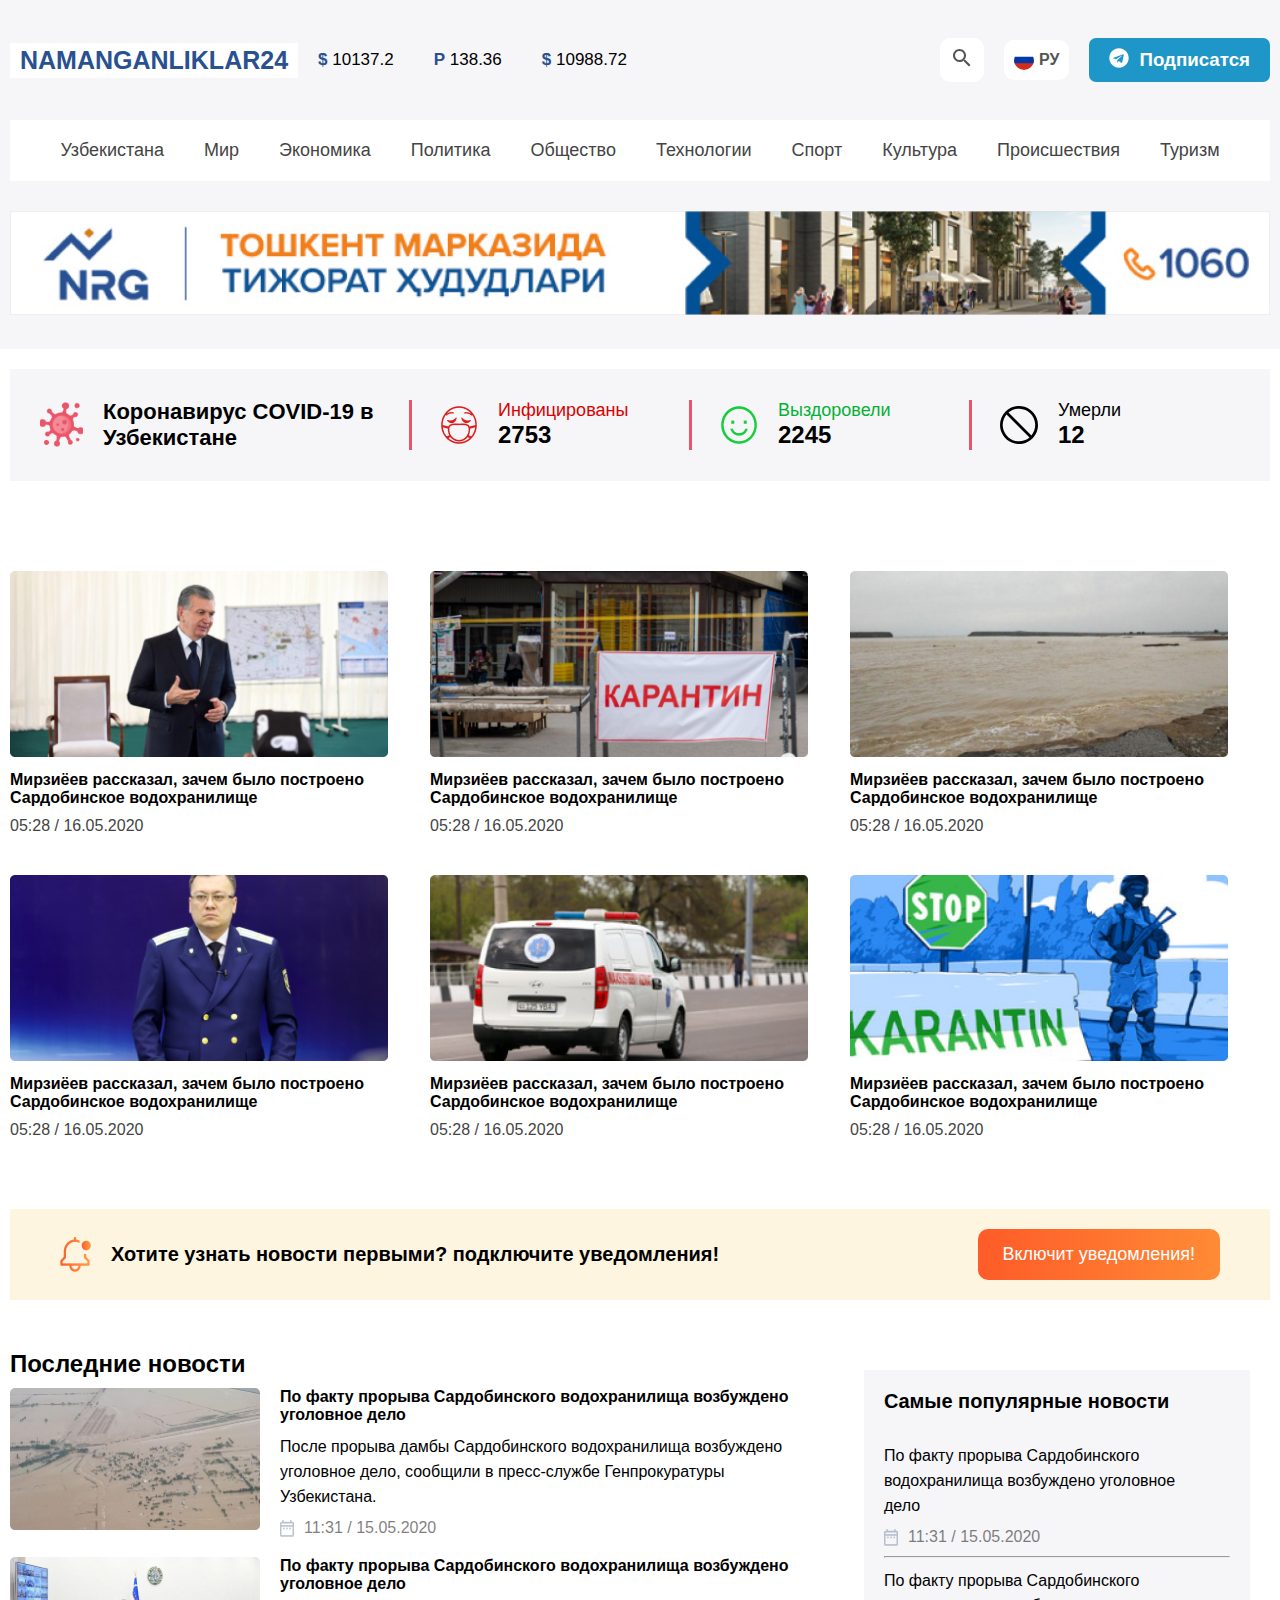
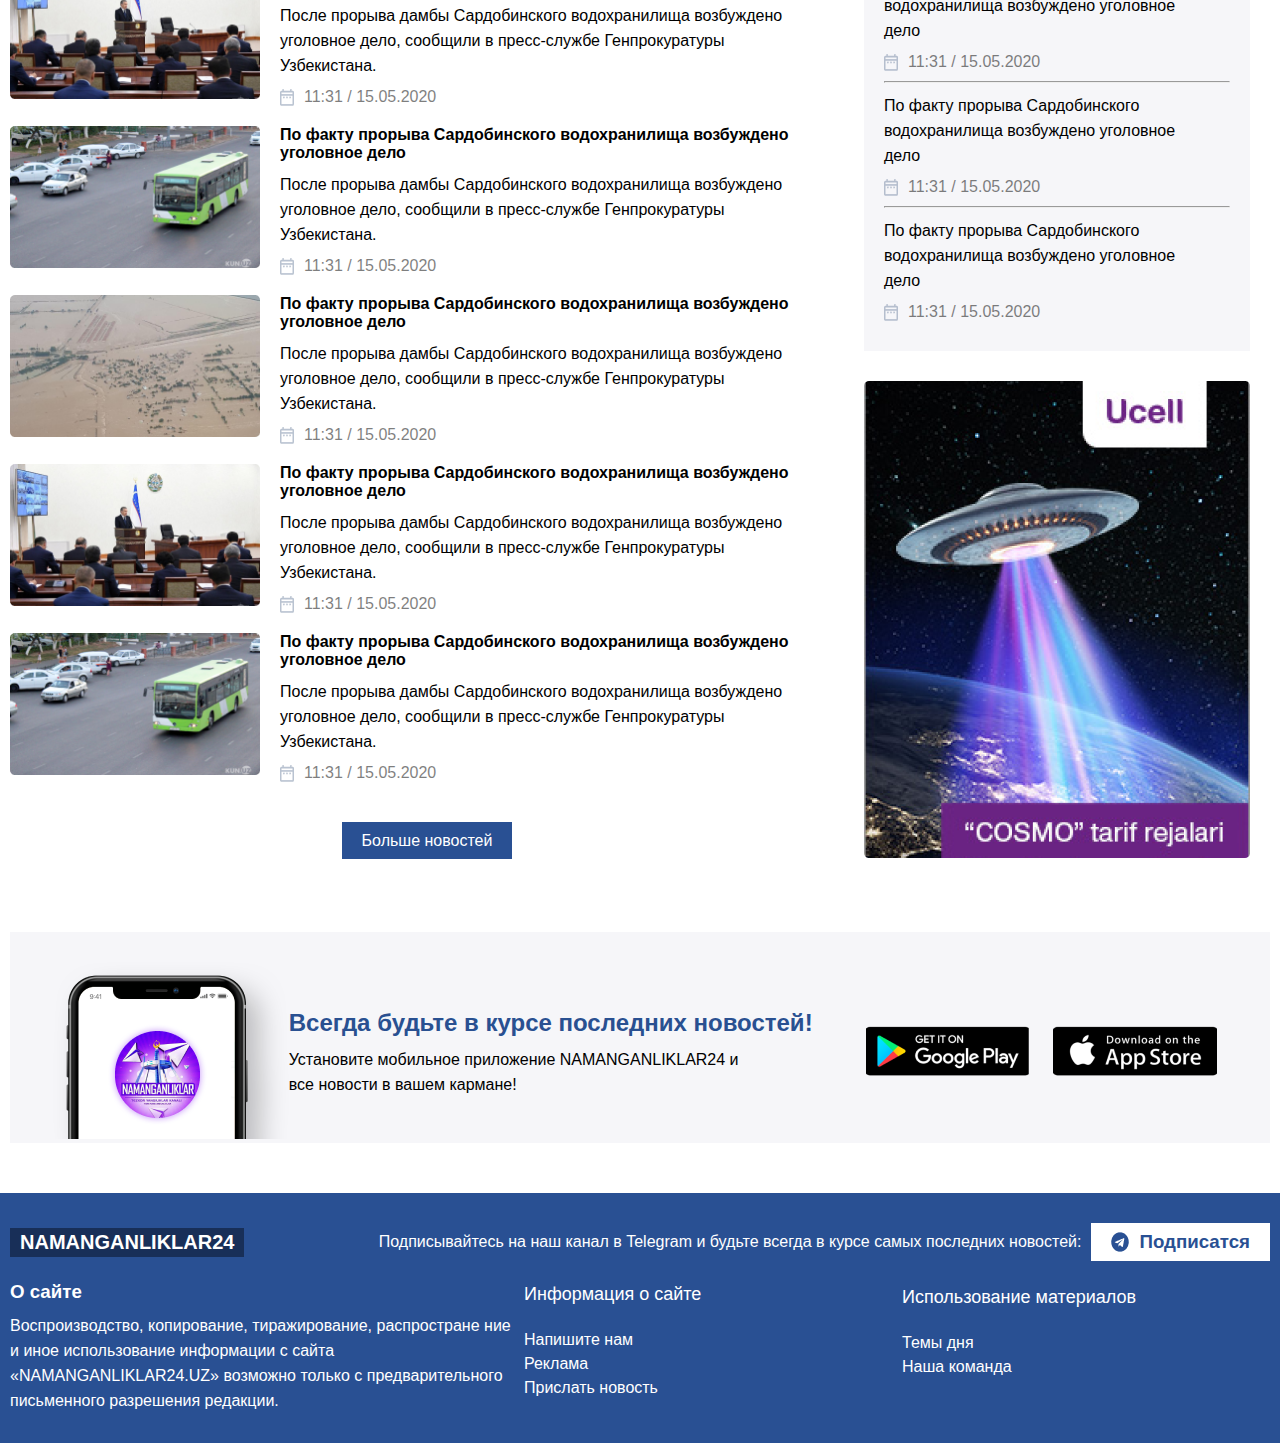
==== index.html @ baefed1f "Namanganliklarni 4ta sahifasi tayyor endigi ish responsive qilish" ====
<!DOCTYPE html>
<html lang="en">
<head>
    <meta charset="UTF-8">
    <meta http-equiv="X-UA-Compatible" content="IE=edge">
    <meta name="viewport" content="width=device-width, initial-scale=1.0">
    <title>Namanganliklar 24</title>
    <link rel="stylesheet" href="css/style.css">
</head>
<body>
    <nav>
        <div class="navbar container">
            <div class="navbar__top">
                <div class="nav-left">
                    <div class="logo">
                        <h1>Namanganliklar24</h1>
                    </div>
                    <ul class="nav-list">
                        <li class="nav-item">
                            <span>$</span> 10137.2
                        </li>
    
                        <li class="nav-item">
                            <span>P</span> 138.36
                        </li>
    
                        <li class="nav-item">
                            <span>$</span> 10988.72
                        </li>
                    </ul>
                </div>
                <div class="nav-right">
                    <div class="search">
                        <img src="img/mdi_magnify.svg" alt="">
                    </div>
                    <div class="lan">
                        <img src="img/cif_ru.svg" alt="lan-icon">
                        <h4>РУ</h4>
                    </div>
                    <div class="follow-me">
                        <a href="">
                            <div class="tg-icon">
                                <img src="img/cib_telegram.svg" alt="Telegram-icon">
                            </div>
                            <div class="tg-text">
                                <h3>Подписатся</h3>
                            </div>
                        </a>
                    </div>
                </div>
            </div>

            <div class="navbar-lists">
                <ul class="nav-list">
                    <li class="nav-item">
                        <a href="" class="nav-link">
                            Узбекистана
                        </a>
                    </li>

                    <li class="nav-item">
                        <a href="" class="nav-link">
                            Мир
                        </a>
                    </li>

                    <li class="nav-item">
                        <a href="" class="nav-link">
                            Экономика
                        </a>
                    </li>

                    <li class="nav-item">
                        <a href="" class="nav-link">
                            Политика
                        </a>
                    </li>

                    <li class="nav-item">
                        <a href="" class="nav-link">
                            Общество
                        </a>
                    </li>

                    <li class="nav-item">
                        <a href="" class="nav-link">
                            Технологии
                        </a>
                    </li>

                    <li class="nav-item">
                        <a href="" class="nav-link">
                            Спорт
                        </a>
                    </li>


                    <li class="nav-item">
                        <a href="" class="nav-link">
                            Культура
                        </a>
                    </li>


                    <li class="nav-item">
                        <a href="" class="nav-link">
                            Происшествия
                        </a>
                    </li>


                    <li class="nav-item">
                        <a href="" class="nav-link">
                            Туризм
                        </a>
                    </li>
                </ul>
            </div>

            <div class="ads-baner">
                <img src="img/ads.jpg" alt="">
            </div>
        </div>
    </nav>


    <main>
        <section class="covid-statistics container">
            <div class="covid-st">
                <div class="covid-st__title">
                    <img src="img/corona-icon.svg" alt="covid icon">
                    <h2>Коронавирус COVID-19
                        в Узбекистане</h2>
                </div>

                <div class="line">

                </div>

                <div class="covid-infitsirovany">
                    <img src="img/ill-icon.png" alt="icon-Infitsirovany">
                    <h3>Инфицированы <br><span>2753</span></h3>
                </div>

                <div class="line">

                </div>

                <div class="covid-vyzdoroveli">
                    <img src="img/smile.icon.png" alt="icon-Vyzdoroveli">
                    <h3>Выздоровели <br><span>2245</span></h3>
                </div>

                <div class="line">

                </div>

                <div class="covid-died">
                    <img src="img/dead-icon.svg" alt="icon-Died">
                    <h3>Умерли <br><span>12</span></h3>
                </div>
            </div>
        </section>


        <section class="top-news">
            <div class="top-news__section container">
                <div class="top-news__items">
                    <div class="top-news__item">
                        <a href="" class="news-link">
                            <img src="img/president.png" alt="" class="news-img">
                           <p> Мирзиёев рассказал, зачем было построено 
                            Сардобинское водохранилище</p>
                            <span>05:28 / 16.05.2020</span>
                         </a>
                    </div>
                    <div class="top-news__item">
                        <a href="" class="news-link">
                            <img src="img/carantin-stop.png" alt="" class="news-img">
                               <p> Мирзиёев рассказал, зачем было построено 
                                Сардобинское водохранилище</p>
                            <span>05:28 / 16.05.2020</span>
                         </a>    
                    </div>
                    <div class="top-news__item">
                        <a href="" class="news-link">
                            <img src="img/sea.png" alt="" class="news-img">
                            <p> Мирзиёев рассказал, зачем было построено 
                                Сардобинское водохранилище</p>
                            <span>05:28 / 16.05.2020</span>
                       </a>
                    </div>
                </div>

                <div class="top-news__items">
                    <div class="top-news__item">
                        <a href="" class="news-link">
                            <img src="img/angry-man.png" alt="" class="news-img">
                             <p>Мирзиёев рассказал, зачем было построено 
                                Сардобинское водохранилище</p>
                            <span>05:28 / 16.05.2020</span>
                         </a>
                    </div>
                    <div class="top-news__item">
                        <a href="" class="news-link">
                            <img src="img/hospital-car.png" alt="" class="news-img">
                           <p>Мирзиёев рассказал, зачем было построено 
                            Сардобинское водохранилище</p> 
                            <span>05:28 / 16.05.2020</span>
                        </a>
                    </div>
                    <div class="top-news__item">
                        <a href="" class="news-link">
                            <img src="img/soldier.png" alt="" class="news-img">
                            <p>Мирзиёев рассказал, зачем было построено 
                                Сардобинское водохранилище</p>
                            <span>05:28 / 16.05.2020</span>
                        </a>
                    </div>
                </div>
            </div>
        </section>
        

        <section class="contents container">
            <div class="content-items">
                <div class="content-item">
                    <img src="img/carbon_notification-new.png" alt="kalakolchik">
                    <p>Хотите узнать новости первыми? подключите уведомления!
                    </p>
                </div>
                <div class="content-item">
                    <a href="" class="button">
                        Включит  уведомления!
                    </a>
                </div>
            </div>
        </section>

        <section class="news-boxs">
            <div class="news-boxs-section container">
                <div class="news-box">
                    <div class="news-title">
                        <h2>Последние новости</h2>
                    </div>
                    <div class="news-box__item">
                        <div class="news-box__item__img">
                            <img src="img/sardoba.png" alt="">
                        </div>
                        <div class="new-box__item__text">
                            <a href="">По факту прорыва Сардобинского водохранилища 
                                возбуждено уголовное дело</a>
                            <p>
                                После прорыва дамбы Сардобинского водохранилища возбуждено уголовное дело, сообщили в пресс-службе Генпрокуратуры Узбекистана.
                            </p>
                            <div class="news-date">
                                <img src="img/Vector.png" alt="">
                                <span>11:31 / 15.05.2020</span>
                            </div>
                        </div>
                    </div>

                    <div class="news-box__item">
                        <div class="news-box__item__img">
                            <img src="img/president-standing.png" alt="">
                        </div>
                        <div class="new-box__item__text">
                            <a href="">По факту прорыва Сардобинского водохранилища 
                                возбуждено уголовное дело</a>
                            <p>
                                После прорыва дамбы Сардобинского водохранилища возбуждено уголовное дело, сообщили в пресс-службе Генпрокуратуры Узбекистана.
                            </p>
                            <div class="news-date">
                                <img src="img/Vector.png" alt="">
                                <span>11:31 / 15.05.2020</span>
                            </div>
                        </div>
                    </div>

                    <div class="news-box__item">
                        <div class="news-box__item__img">
                            <img src="img/bus.png" alt="">
                        </div>
                        <div class="new-box__item__text">
                            <a href="">По факту прорыва Сардобинского водохранилища 
                                возбуждено уголовное дело</a>
                            <p>
                                После прорыва дамбы Сардобинского водохранилища возбуждено уголовное дело, сообщили в пресс-службе Генпрокуратуры Узбекистана.
                            </p>
                            <div class="news-date">
                                <img src="img/Vector.png" alt="">
                                <span>11:31 / 15.05.2020</span>
                            </div>
                        </div>
                    </div>

                    <div class="news-box__item">
                        <div class="news-box__item__img">
                            <img src="img/sardoba.png" alt="">
                        </div>
                        <div class="new-box__item__text">
                            <a href="">По факту прорыва Сардобинского водохранилища 
                                возбуждено уголовное дело</a>
                            <p>
                                После прорыва дамбы Сардобинского водохранилища возбуждено уголовное дело, сообщили в пресс-службе Генпрокуратуры Узбекистана.
                            </p>
                            <div class="news-date">
                                <img src="img/Vector.png" alt="">
                                <span>11:31 / 15.05.2020</span>
                            </div>
                        </div>
                    </div>

                    <div class="news-box__item">
                        <div class="news-box__item__img">
                            <img src="img/president-standing.png" alt="">
                        </div>
                        <div class="new-box__item__text">
                            <a href="">По факту прорыва Сардобинского водохранилища 
                                возбуждено уголовное дело</a>
                            <p>
                                После прорыва дамбы Сардобинского водохранилища возбуждено уголовное дело, сообщили в пресс-службе Генпрокуратуры Узбекистана.
                            </p>
                            <div class="news-date">
                                <img src="img/Vector.png" alt="">
                                <span>11:31 / 15.05.2020</span>
                            </div>
                        </div>
                    </div>

                    <div class="news-box__item">
                        <div class="news-box__item__img">
                            <img src="img/bus.png" alt="">
                        </div>
                        <div class="new-box__item__text">
                            <a href="">По факту прорыва Сардобинского водохранилища 
                                возбуждено уголовное дело</a>
                            <p>
                                После прорыва дамбы Сардобинского водохранилища возбуждено уголовное дело, сообщили в пресс-службе Генпрокуратуры Узбекистана.
                            </p>
                            <div class="news-date">
                                <img src="img/Vector.png" alt="">
                                <span>11:31 / 15.05.2020</span>
                            </div>
                        </div>
                    </div>
                    <div class="more-btn">
                        <a class="more-btn-link" href="">
                            Больше новостей
                        </a>
                    </div>
                </div>
                <div class="news-box__most-news">
                    <div class="new-box__most-news__section">
                        <h2>Cамые популярные новости</h2>
                        <div class="news_box__most-item">
                            <p>По факту прорыва Сардобинского водохранилища 
                                возбуждено уголовное дело</p>
                            <div class="news-date">
                                <img src="img/Vector.png" alt="">
                                <span>11:31 / 15.05.2020</span>
                            </div>
                        </div>
                        <hr>
                        <div class="news_box__most-item">
                            <p>По факту прорыва Сардобинского водохранилища 
                                возбуждено уголовное дело</p>
                            <div class="news-date">
                                <img src="img/Vector.png" alt="">
                                <span>11:31 / 15.05.2020</span>
                            </div>
                        </div>
                        <hr>
                        <div class="news_box__most-item">
                            <p>По факту прорыва Сардобинского водохранилища 
                                возбуждено уголовное дело</p>
                            <div class="news-date">
                                <img src="img/Vector.png" alt="">
                                <span>11:31 / 15.05.2020</span>
                            </div>
                        </div>
                        <hr>
                        <div class="news_box__most-item">
                            <p>По факту прорыва Сардобинского водохранилища 
                                возбуждено уголовное дело</p>
                            <div class="news-date">
                                <img src="img/Vector.png" alt="">
                                <span>11:31 / 15.05.2020</span>
                            </div>
                        </div>
                     </div>

                     <div class="ads-section">
                         <img src="img/ucell.png" alt="">
                     </div>
                </div>
            </div>
        </section>


        <section class="download-app container">
            <div class="download-app-section">
                <div class="phone-img">
                    <img src="img/telephone.png" alt="phone icon">
                </div>
                <div class="text-section">
                    <h2>Всегда будьте в курсе последних новостей!</h2>
                    <p>Установите мобильное приложение NAMANGANLIKLAR24
                        и все новости в вашем кармане!</p>
                </div>
                <div class="download-links">
                    <a href="" class="download-link">
                        <img src="img/googleplay 1.png" alt="google-icon">
                    </a>

                    <a href="" class="download-link">
                        <img src="img/appstore 1.png" alt="appstore-icon">
                    </a>
                </div>
            </div>
        </section>
    </main>


    <footer>
        <div class="footer-section">
            <div class="footer-top-section container">
                <div class="logo">
                    <h1>Namanganliklar24</h1>
                </div>
                <div class="my-tg">
                    <p>Подписывайтесь на наш канал в Telegram и будьте всегда в курсе самых последних новостей:</p>
                    <a href="" class="tg-link">
                        <img src="img/Vector (1).png" alt="telegram icon">
                        <h3>Подписатся</h3>
                    </a>
                </div>
            </div>

            <div class="footer-bottom-section container">
                
                <div class="footer-bottom-bio">
                    <h3>О сайте</h3>
                    <p>Воспроизводство, копирование, тиражирование, распростране ние и иное использование информации с сайта «NAMANGANLIKLAR24.UZ» возможно только с предварительного письменного разрешения редакции.</p>
                </div>
                <div class="footer-nav">
                    <ul class="footer-nav-list">
                        <li class="footer-nav-item">                                
                                <h3>Информация о сайте</h3>
                        </li>
    
                        <li class="footer-nav-item">
                            <a href="" class="footer-nav-link">
                                Напишите нам
                            </a>
                        </li>
    
                        <li class="footer-nav-item">
                            <a href="" class="footer-nav-link">
                                Реклама
                            </a>
                        </li>
    
                        <li class="footer-nav-item">
                            <a href="" class="footer-nav-link">
                                Прислать новость
                            </a>
                        </li>
                    </ul>
                </div>

               <div class="footer-nav">
                <ul class="footer-nav-item">
                    <li class="footer-nav-item">                               
                            <h3>Использование материалов</h3>
                    </li>

                    <li class="footer-nav-item">
                        <a href="" class="footer-nav-link">
                            Темы дня
                        </a>
                    </li>

                    <li class="footer-nav-item">
                        <a href="" class="footer-nav-link">
                            Наша команда
                        </a>
                    </li>
                </ul>
               </div>
            </div>
        </div>
    </footer>
</body>
</html>
---- css/style.css ----
*{
    margin: 0;
    padding: 0;
    box-sizing: border-box;
}
ul, ol{
    list-style: none;
}
body{
    font-family: -apple-system, BlinkMacSystemFont, 'Segoe UI', Roboto, Oxygen, Ubuntu, Cantarell, 'Open Sans', 'Helvetica Neue', sans-serif;
}
.container{
    width: 1260px;
    margin: auto;
}
a{
    text-decoration: none;
    color: #444;
}
nav{
    background-color: #F6F6F9;
}
.navbar{
    padding: 30px 0;
}
.navbar__top{
    display: flex;
    align-items: center;
    justify-content: space-between;
}
.nav-left{
    display: flex;
    align-items: center;
    justify-content: center;
}
.nav-right{
    display: flex;
    align-items: center;
    justify-content: center;
}
.nav-list{
    display: flex;
    align-items: center;
    justify-content: center;
}
.follow-me a{
    display: flex;
    justify-content: center;
    align-items: center;
    background-image: linear-gradient(#1E96C8 100%, #37AEE2 100%);
    padding: 10px 20px;
    color: #fff;
    border-radius: 7px;
}
.tg-icon{
    padding-right: 10px;
}
.search{
    padding: 8px 10px;
    background-color: rgb(255, 255, 255);
    border-radius: 10px;
}
.lan{
    display: flex;
    justify-content: center;
    align-items: center;
    padding: 10px;
    background-color: rgb(255, 255, 255);
    border-radius: 10px;
    margin: 0 20px; 
}
.lan img{
    border-radius: 50%;
}
.lan h4{
    padding-left: 5px;
    color: #555;
}
.nav-item{
    padding: 20px;
    font-weight: 400;
    font-size: 17px;
}
.nav-item span{
    color: #295091;
    font-weight: bold;
}
.nav-link{
    font-weight: 500;
}
.logo{
    padding: 3px 10px;
    background-color: #fff;
}
.logo h1{
    font-size: 25px;
    color: #295091;
    font-weight: bold;
    text-transform: uppercase;
}
.navbar-lists {
    padding: 30px 0;
}
.navbar-lists .nav-list{
    background-color: #fff;
}

.navbar-lists .nav-list .nav-link{
    font-size: 18px;
    font-weight: 500;
}
.navbar-lists .nav-list .nav-link:hover{
    transition: 0.2s;
    color: #295091;
}
.ads-baner img{
    width: 100%;
}
.covid-st{
    display: flex;
    align-items: center;
    justify-content: space-between;
    margin: 20px 0;
    background-color: #F6F6F9;
    padding: 30px;
}
.covid-st__title{
    display: flex;
    align-items: center;
    justify-content: start;
    width: 30%;
}
.covid-st__title h2{
    font-size: 22px;
    font-weight: 550;
    padding-left: 20px;
}
.covid-infitsirovany{
    display: flex;
    align-items: center;
    justify-content: start;
    width: 20%;
}
.covid-infitsirovany h3{
    font-size: 18px;
    font-weight: 500;
    padding-left: 20px;
    color: #DB0000;
    font-weight: 400;
}
.covid-infitsirovany h3 span{
    font-size: 24px;
    color: #000;
    font-weight: 600;
}
.covid-vyzdoroveli{
    display: flex;
    align-items: center;
    justify-content: start;
    width: 20%;
}
.covid-vyzdoroveli h3{
    font-size: 18px;
    font-weight: 500;
    padding-left: 20px;
    color: #05B135;
    font-weight: 400;
}
.covid-vyzdoroveli h3 span{
    font-size: 24px;
    color: #000;
    font-weight: 600;
}
.covid-died{
    display: flex;
    align-items: center;
    justify-content: start;
    width: 20%;
}
.covid-died h3{
    font-size: 18px;
    padding-left: 20px;
    font-weight: 400;
}
.covid-died h3 span{
    font-size: 24px;
    color: #000;
    font-weight: 600;
}
.line{
    width: 3px;
    height: 50px;
    background-color: #EB5569;
    margin-right: 20px;
}
/* ***********************************TOP NEWS************************************ */
.top-news{
    padding: 50px 0;
}
.top-news__items{
    display: flex;
    align-items: center;
    justify-content: center;
    padding: 20px 0;
}
.top-news__item .news-img{
    width: 90%;
}
.top-news__item p:hover{
    text-decoration:underline;
}
.top-news__item p{
    padding: 10px 0;
    font-weight: bold;
    color: #000;
}
/***************************************** Content******************************** */
.content-items{
    display: flex;
    align-items: center;
    justify-content: space-between;
    padding: 20px 50px;
    background-color: #fdf5e0;
}
.content-item{
    display: flex;
    align-items: center;
}
.content-item p{
    padding-left: 20px;
    font-weight: bold;
    font-size: 20px;
}
.content-item a{
    padding: 15px 25px;
    background: rgb(249,220,24);
    background: linear-gradient(90deg, #FE5C28 2%, #FF8B36 100%);
    color: #fff;
    border-radius: 10px;
    font-size: 18px;
}
.news-box__item{
    display: flex;
    align-items: top;
    justify-content: center;
    /* padding: 20px; */
}
.news-box{
    width: 70%;
}
.news-title h2{
    font-size: 20px;
    padding-bottom: 20px;

}
.news-boxs-section{
    display: flex;
    /* align-items: center; */
    justify-content: center;
    padding: 50px 0;
}
.news-box__most-news{
    width: 10%;
}
.new-box__most-news__section{
    padding: 20px;
    background-color: #F6F6F9;
    margin-bottom: 30px;
}
.new-box__item__text{
    padding-left: 20px;
}
.new-box__item__text a{
    color: #000;
    font-weight: 600;
}
.new-box__item__text a:hover{
    text-decoration: underline;
}
.news-box__item{
    padding-right: 20px;
    padding-bottom: 20px;
}
.news-box__item__img img{
    width: 250px;
}
.new-box__item__text p{
    line-height: 25px;
    padding: 10px 0;
}
.news-date{
    display: flex;
    align-items: center;
}
.news-date img{
    padding-right: 10px;
}
.news-date{
    opacity: 0.5;
}
.news-box__most-news{
    display: inline-table;
    padding: 20px;
}

.news-box__most-news h2{
    font-size: 20px;
    padding-bottom: 20px;
}
.news_box__most-item p{
    font-size: 16px;
    line-height: 25px;
    /* padding-bottom: 10px; */
    padding-top: 10px;
    width: 90%;
}
.news_box__most-item .news-date{
    padding: 10px 0;
}
.more-btn{
    text-align: center;
    padding-top: 30px;
}
.more-btn-link{
    padding: 10px 20px;
    background-color: #295093;
    color: #fff;
}

/* ************************************Download section******************************* */
.download-app-section{
    position: relative;
    display: flex;
    align-items: center;
    justify-content: center;
    /* padding: 30px; */
    padding-top: 30px;
    background-color: #F6F6F9;
}
.text-section{
    width: 45%;
}
.text-section h2{
    color: #295091;
}
.text-section p{
    line-height: 25px;
    width: 80%;
    padding-top: 10px;
}
.download-link{
    padding: 0 10px;
}



/****************************************** Footer************************************ */
.footer-section{
    background-color: #295093;
    color: #fff;
    padding: 30px 0;
    margin-top: 50px;
}
.footer-section .logo{
    padding: 3px 10px;
    background-color: #182f58;
}
.footer-section .logo h1{
    font-size: 20px;
    color: #fff;
    font-weight: bold;
    text-transform: uppercase;
}
.tg-link{
    padding: 8px 20px;
    background-color: #fff;
    margin-left: 10px;
}
.tg-link{
    color: #295093;
}
.tg-link img{
    padding-right: 10px;
}
.footer-top-section{
    display: flex;
    align-items: center;
    justify-content: space-between;
    padding-bottom: 20px;
}
.footer-bottom-section{
    display: flex;
    align-items: top;
    justify-content: center;
}
.footer-bottom-bio{
    width: 40%;
}
.footer-nav{
    width: 30%;
}
.my-tg{
    display: flex;
    align-items: center;
    justify-content: center;
}
.tg-link{
    display: flex;
    align-items: center;
    justify-content: center;
}
.footer-bottom-bio p{
    line-height: 25px;
    padding-top: 10px;
}
.footer-nav-item h3{
    font-size: 18px;
    font-weight: 500;
    padding-bottom: 20px;
}
.footer-nav-item{
    padding: 3px 0;
}
.footer-nav-link{
    color: #fff;
}
.footer-nav-link:hover{
    text-decoration: underline;
}   
.footer-nav{
    padding-left: 10px;
}

/*  */
.new-text{
    font-size: 18px;
    line-height: 25px;
    padding-top: 20px;
    width: 95%;
}
.hashtags span{
    padding-right: 15px;
    color: #295091;
}
.news-title h2{
    padding-bottom: 10px;
    font-size: 24px;

}
.news-title .news-date{
    padding-bottom: 10px;
}

/* ******************************************Contact******************************************* */
.add-news{
    margin-top: 50px;
}
.add-news{
    display: flex;
    align-items: top;
    justify-content: space-around;
}
.add-news-section{
    width: 50%;
}
.contact-section{
    display: inline-table;
    width: 40%;
    margin-top: 50px;
    padding: 20px;
    box-shadow: -10px 10px 5px rgb(177, 176, 176);
    border-radius: 10px;
}
.add-news__inputs input{
    display: block;
    padding: 10px 20px;
    border-radius: 5px;
    border: 1px solid #285193;
    width: 90%;
    margin: 20px 0;
}
.add-news__inputs textarea{
    display: block;
    padding: 10px 20px;
    border-radius: 5px;
    border: 1px solid #285193;
    width: 90%;
    margin: 20px 0;
}
.add-news__inputs .add-img{
    width: 30%;
}
.generation-code{
    display: flex;
    align-items: center;
    justify-content: start;
}
.generation-code input{
    width: 30%;
    margin-right: 20px;
}
.add-news__inputs button{
    width: 30%;
    padding: 10px 20px;
    background-color: #295091;
    color: #fff;
    font-size: 16px;
    font-weight: 600;
    border: none;
}
.contact-section{
    border: 1px solid #295093;
}
.contact-card{
    float: right;
    color: #444;
}
.logo h2{
    color: #295091;
    font-size: 24px;
}
.email-address{
    padding-top: 20px;
    width: 100%;
    display: flex;
    align-items: center;
    justify-content: space-between;
}
.contact-section h3{
    font-size: 18px;
    font-weight: 400;
    color: #444;
}
.email-address h4{
    font-size: 18px;
    font-weight: 400;
    color: #444;
}
.social-address{
    padding-top: 20px;
    width: 100%;
    display: flex;
    align-items: center;
    justify-content: space-between;
}
.social-networs a{
    padding-right: 10px;
}
.telegram-channer{
    width: 100%;
    display: flex;
    align-items: center;
    justify-content: space-between;
    padding: 10px 0;
}
.telegram-channer .follow-me a{
    padding: 5px 20px;
}
.telegram-channer .follow-me a{
    color: #fff;
    background-image: none;
    background-color: #295091;
}
.telegram-channer .tg-text h3 {
    color: #fff;
}
.mobile-apps{
    width: 100%;
    display: flex;
    align-items: center;
    justify-content: space-between;
}
.mobil-markets img{
    width: 100px;
}
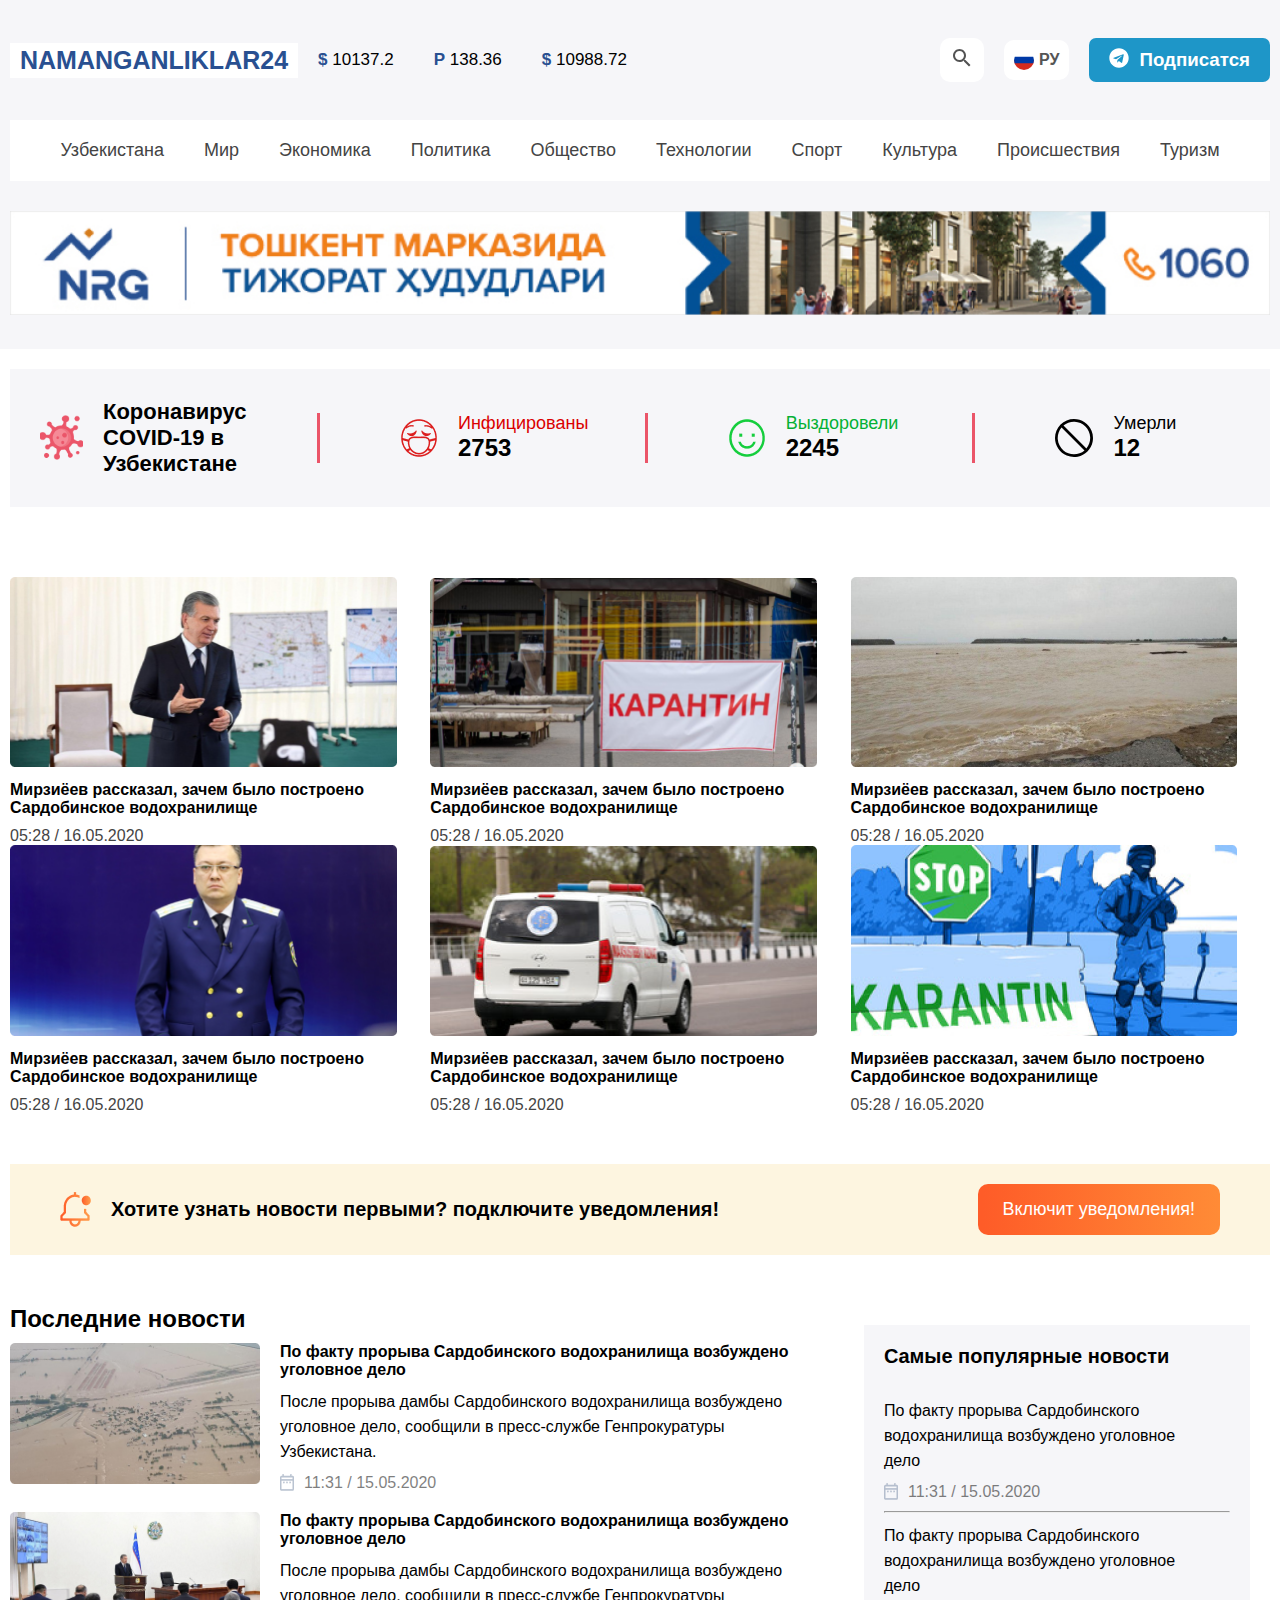
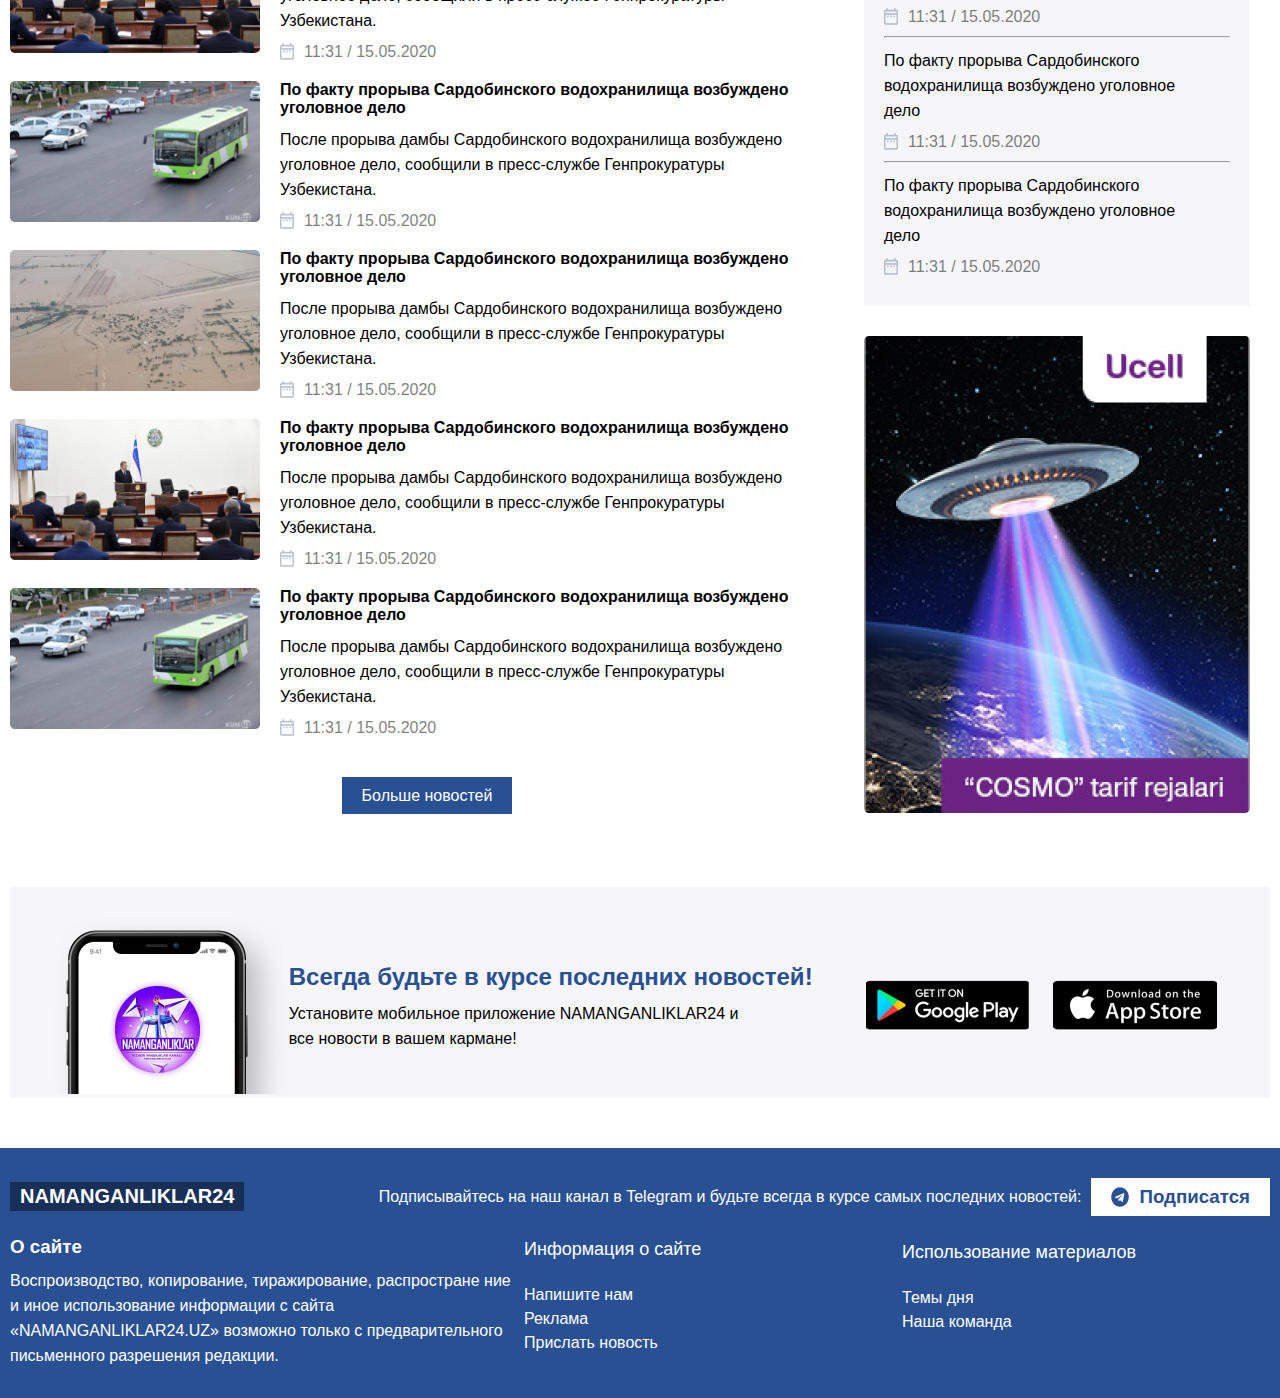
==== commit 8adc91b3: "Namanganliklar24 uz sayti responisv qilindi" ====
--- a/index.html
+++ b/index.html
@@ -48,6 +48,11 @@
                         </a>
                     </div>
                 </div>
+                <div class="mini-menu">
+                    <button>
+                        <img src="img/icons8-menu.svg" alt="">
+                    </button>
+                </div>
             </div>
 
             <div class="navbar-lists">
@@ -133,31 +138,32 @@
                         в Узбекистане</h2>
                 </div>
 
-                <div class="line">
-
-                </div>
-
-                <div class="covid-infitsirovany">
-                    <img src="img/ill-icon.png" alt="icon-Infitsirovany">
-                    <h3>Инфицированы <br><span>2753</span></h3>
-                </div>
-
-                <div class="line">
-
-                </div>
-
-                <div class="covid-vyzdoroveli">
-                    <img src="img/smile.icon.png" alt="icon-Vyzdoroveli">
-                    <h3>Выздоровели <br><span>2245</span></h3>
-                </div>
-
-                <div class="line">
-
-                </div>
-
-                <div class="covid-died">
-                    <img src="img/dead-icon.svg" alt="icon-Died">
-                    <h3>Умерли <br><span>12</span></h3>
+                <div class="covid-st-items">
+                    <div class="line">
+
+                    </div>
+                    <div class="covid-infitsirovany">
+                        <img src="img/ill-icon.png" alt="icon-Infitsirovany">
+                        <h3>Инфицированы <br><span>2753</span></h3>
+                    </div>
+    
+                    <div class="line">
+    
+                    </div>
+    
+                    <div class="covid-vyzdoroveli">
+                        <img src="img/smile.icon.png" alt="icon-Vyzdoroveli">
+                        <h3>Выздоровели <br><span>2245</span></h3>
+                    </div>
+    
+                    <div class="line">
+    
+                    </div>
+    
+                    <div class="covid-died">
+                        <img src="img/dead-icon.svg" alt="icon-Died">
+                        <h3>Умерли <br><span>12</span></h3>
+                    </div>
                 </div>
             </div>
         </section>
@@ -165,7 +171,6 @@
 
         <section class="top-news">
             <div class="top-news__section container">
-                <div class="top-news__items">
                     <div class="top-news__item">
                         <a href="" class="news-link">
                             <img src="img/president.png" alt="" class="news-img">
@@ -190,9 +195,7 @@
                             <span>05:28 / 16.05.2020</span>
                        </a>
                     </div>
-                </div>
-
-                <div class="top-news__items">
+
                     <div class="top-news__item">
                         <a href="" class="news-link">
                             <img src="img/angry-man.png" alt="" class="news-img">
--- a/css/style.css
+++ b/css/style.css
@@ -11,7 +11,7 @@
 }
 .container{
     width: 1260px;
-    margin: auto;
+    margin: 0 auto;
 }
 a{
     text-decoration: none;
@@ -203,13 +203,18 @@
     justify-content: center;
     padding: 20px 0;
 }
+.top-news__item{
+    display: inline-block;
+    width: 33%;
+}
 .top-news__item .news-img{
-    width: 90%;
+    width: 93%;
 }
 .top-news__item p:hover{
     text-decoration:underline;
 }
 .top-news__item p{
+    width: 98%;
     padding: 10px 0;
     font-weight: bold;
     color: #000;
@@ -572,4 +577,323 @@
 }
 .mobil-markets img{
     width: 100px;
-}+}
+.mini-menu{
+    display: none;
+}
+.mini-menu button{
+    border: none;
+    background-color: none;
+}
+.mini-menu img{
+    width: 30px;
+}
+.covid-st-items{
+    width: 100%;
+    display: flex;
+    justify-content: space-between;
+    align-items: center;
+}
+/* ********************************************Media query************************************ */
+
+@media(max-width: 1160px){
+    .container{
+        width: 1060px;
+    }
+    .mini-menu{
+        display: block;
+        padding-left: 20px;
+    }
+    .nav-left .nav-list{
+        display: none;
+    }
+    .navbar-lists{
+        display: none;
+    }
+    .ads-baner{
+        padding-top: 30px;
+    }
+    .mini-menu button{
+        background: none;
+    }
+}
+
+@media(max-width: 1060px){
+    .container{
+        width: 920px;
+    }
+    .covid-st__title{
+        width: 100%;
+    }
+    .covid-st{
+        display: block;
+    }
+    .covid-st__title{
+        display: flex;
+        align-items: center;
+        justify-content: center;
+        margin: 20px auto;
+    }
+    .news-boxs-section{
+        display: block;
+    }
+    .news-box{
+        width: 100%;
+    }
+    .news-box__most-news{
+        padding-top: 50px;
+        display: flex;
+        width: 100%;
+    }
+    .new-box__most-news__section{
+        width: 50%;
+    }
+    .ads-section{
+        width: 50%;
+    }
+
+
+    
+}
+@media(max-width: 920px){
+    .container{
+        width: 820px;
+    }
+    .top-news__item{
+        width: 49%;
+    }
+    .line{
+        display: none;
+    }
+    
+}
+@media(max-width: 820px){
+    .container{
+        width: 720px;
+    }
+    .phone-img{
+        display: none;
+    }
+    .footer-top-section{
+        display: block;
+    }
+    .logo{
+        display: block;
+        text-align: center;
+    }
+    .my-tg{
+        display: inline-block;
+    }
+    .my-tg p{
+        padding: 20px 0;
+    }
+    .new-img img{
+        width: 100%;
+    }
+    .top-news__items{
+        flex-direction: column;
+    }
+    .top-news__item{
+        width: 100%;
+    }
+    .add-news{
+        flex-direction: column;
+        width: 100%;
+    }
+    .add-news-section{
+        width: 100%;
+    }
+    .contact-section{
+        width: 100%;
+    }
+    .add-news{
+        flex-direction: column;
+        width: 100%;
+    }
+    .add-news-section{
+        width: 100%;
+    }
+    .contact-section{
+        width: 100%;
+    }
+    .add-news__inputs input{
+        width: 100%;
+    }
+    .add-news__inputs textarea{
+        width: 100%;
+    }
+    .generation-code input{
+        width: 70%;
+        margin-right: none;
+    }
+    .generation-code span{
+        width: 30%;
+    }
+}
+@media(max-width: 720px){
+    .container{
+        width: 620px;
+    }
+    .nav-right .tg-text{
+        display: none;
+        padding: 0;
+    }
+    .news-box__most-news{
+        display: block;
+    }
+    .new-box__most-news__section{
+        width: 100%;
+    }
+    .ads-section{
+        width: 100%;
+    }
+    .text-section{
+        width: 100%;
+    }
+    .text-section p{
+        width: 100%;
+        padding-bottom: 20px;
+    }
+    .download-app-section{
+        display: block;
+        text-align: center;
+    }
+    .news-box__item{
+        display: block;
+    }
+    .news-box__item__img img{
+        width: 100%;
+        padding-bottom: 20px;
+    }
+    .content-items{
+        display: inline-block;
+    }
+    .content-item{
+        display: flex;
+        justify-content: center;
+        padding-bottom: 20px;
+    }
+    .top-news__item{
+        width: 100%;
+        padding-bottom: 20px;
+    }
+}
+@media(max-width: 620px){
+    .container{
+        width: 90%;
+    }
+    .navbar__top{
+        display: inline-block;
+    }
+    .nav-left .logo h1{
+        width: 100%;
+        text-align: center;
+    }
+    .nav-right{
+        display: flex;
+    }
+    .footer-bottom-section{
+        display: inline-block;
+        text-align: center;
+    }
+    .covid-st-items{
+        display: inline-block;
+    }
+    .covid-infitsirovany{
+        display: flex;
+        justify-content: center;
+        width: 100%;
+    }
+    .covid-died{
+        display: flex;
+        justify-content: center;
+        width: 100%;
+    }
+    .covid-vyzdoroveli{
+        display: flex;
+        justify-content: center;
+        width: 100%;
+    }
+    .footer-bottom-bio{
+        width: 100%;
+    }
+    .footer-nav{
+        width: 100%;
+    }
+    .covid-st{
+        width: 100%;
+        text-align: center;
+    }
+    .contact-section .telegram-channer .follow-me a{
+        padding: 5px;
+    }
+    .nav-right .follow-me a{
+        padding: 15px 15px 10px 15px;
+        border-radius: 50%;
+    }
+    .tg-icon{
+        padding: 0;
+    }
+    .nav-right .follow-me{
+        position: fixed;
+        bottom: 5%;
+        right: 5%;
+    }
+    .nav-left{
+        flex-direction: column;
+    }
+    .logo{
+        
+    }
+    .navbar__top{
+        display: flex;
+        justify-content: space-between;
+    }
+    .search{
+        display: none;
+    }
+    .lan{
+        display: none;
+    }
+    .ads-section img{
+        width: 100%;
+    }
+    .contact-section{
+        box-shadow: none;
+    }
+
+    .add-news__inputs button{
+        width: 100%;
+    }
+    .add-news__inputs .add-img{
+        width: 100%;
+    }
+    .email-address h4{
+        font-size: 15px;
+    }
+    .email-address h3{
+        font-size: 15px;
+    }
+    .social-address h3{
+        font-size: 15px;
+    }
+    .telegram-channer h3{
+        font-size: 15px;
+    }
+    .mobile-apps h3{
+        font-size: 15px;
+    }
+}
+
+
+
+
+
+
+
+
+
+
+
+
+
